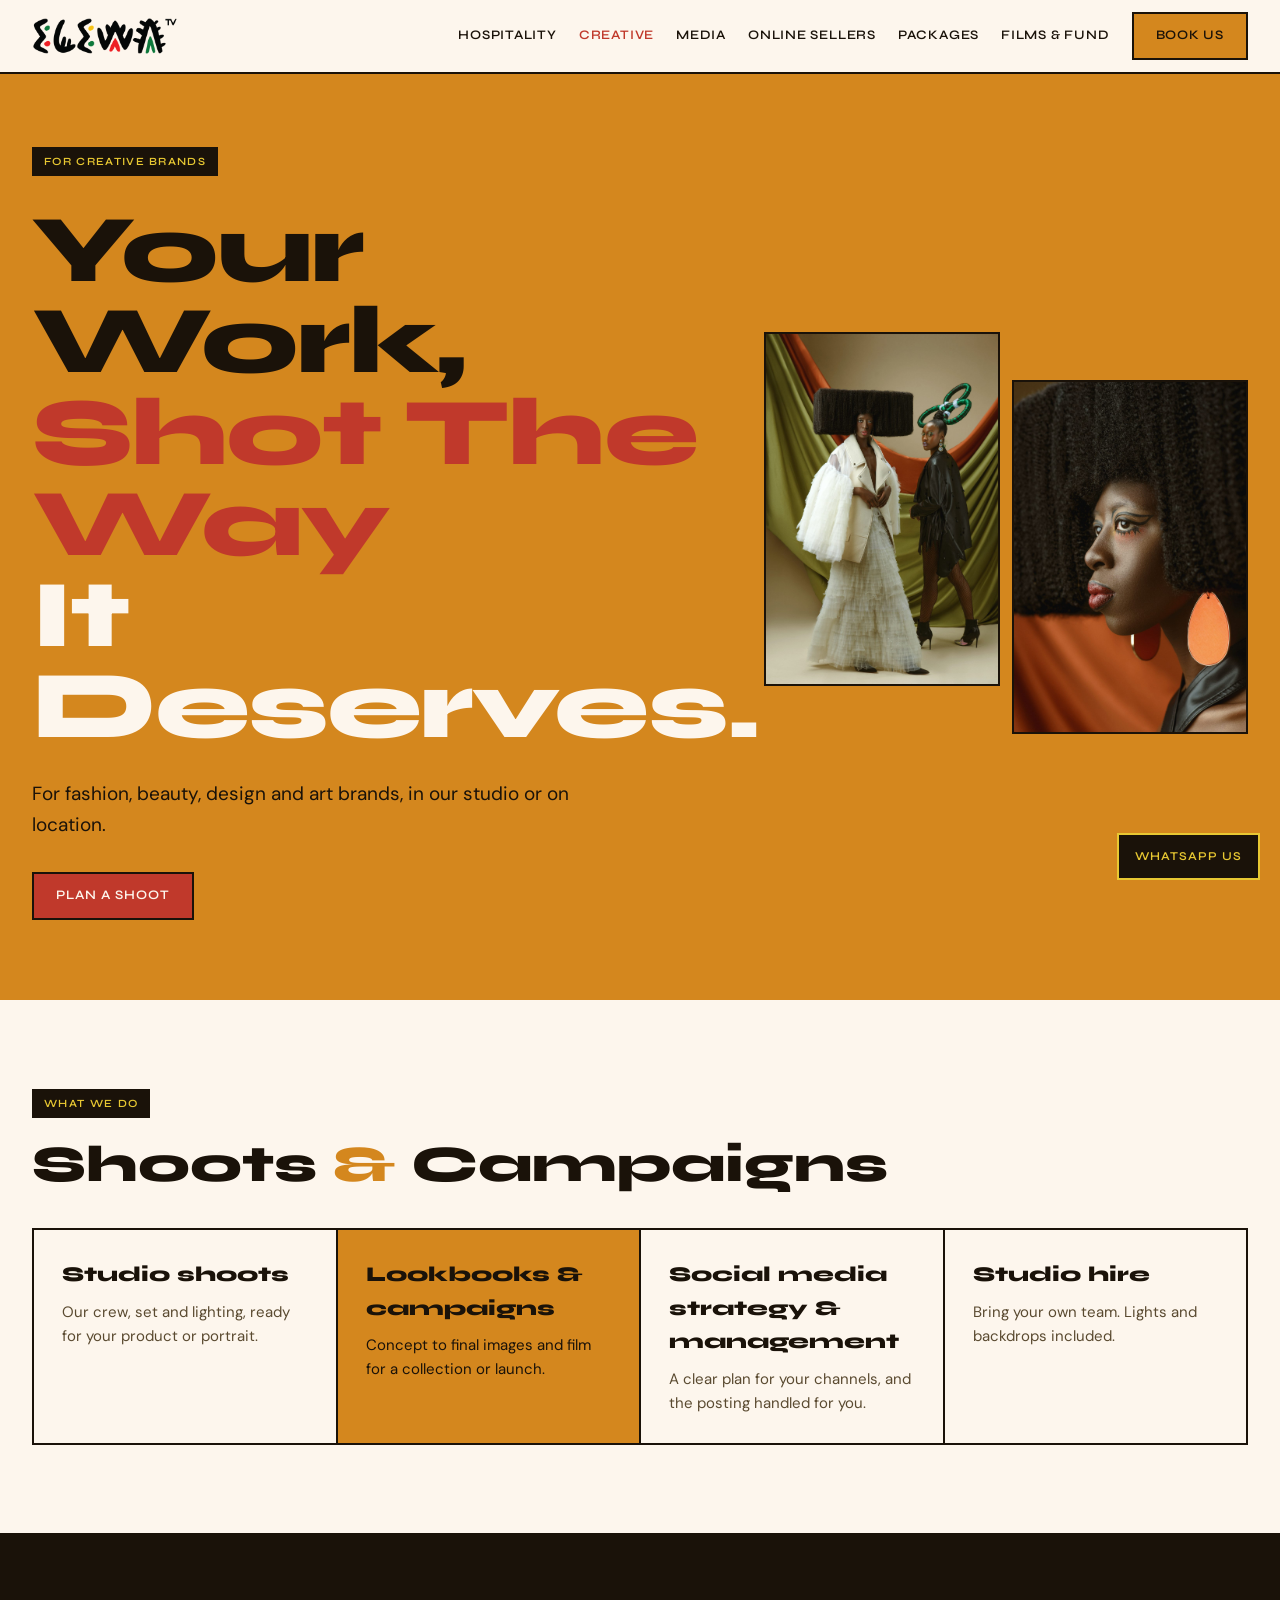
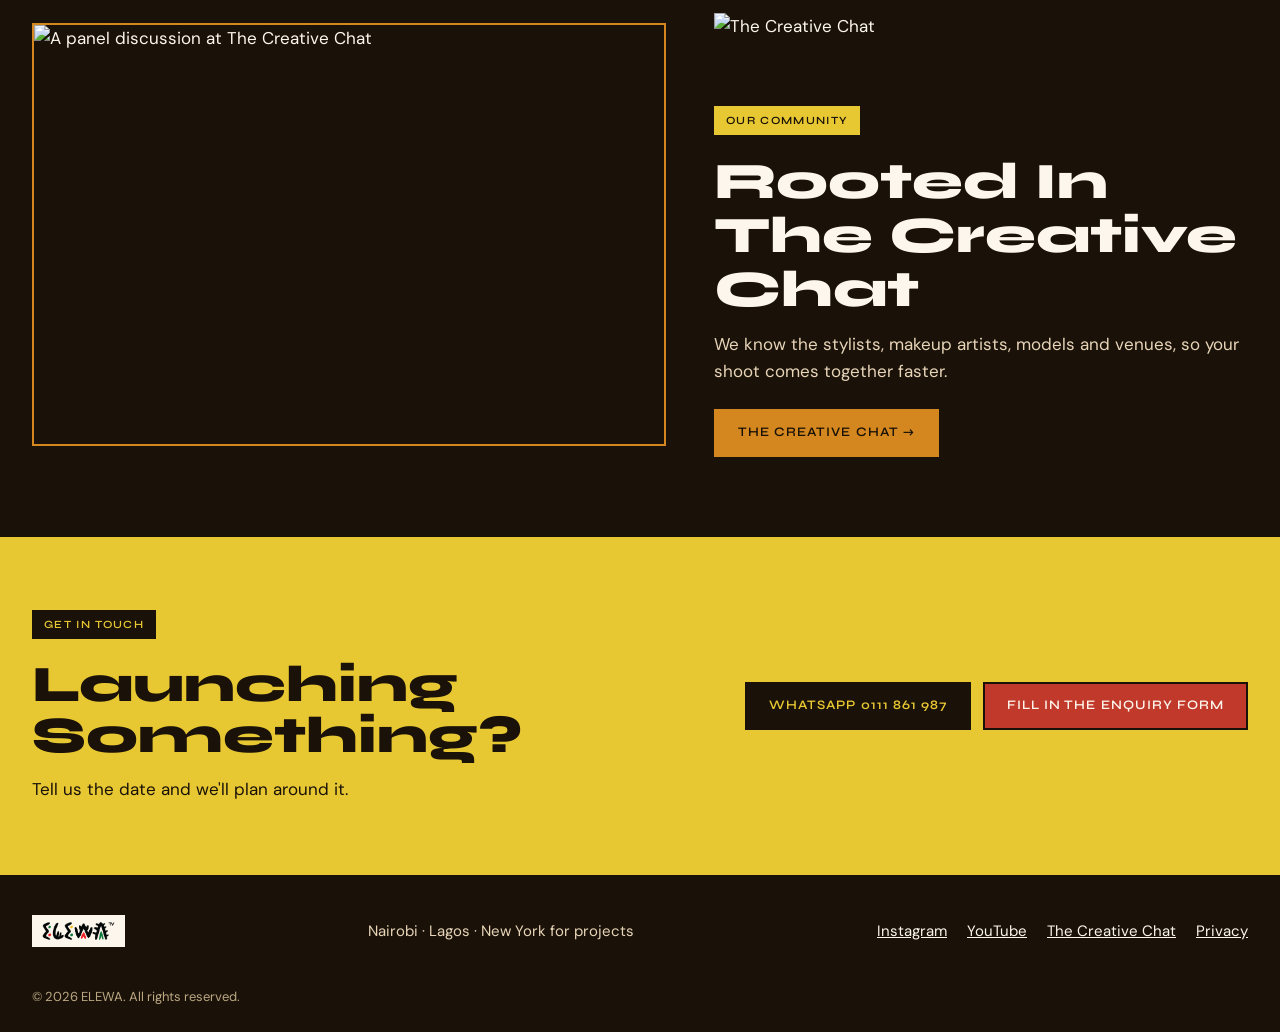
==== creative.html @ 562488b0 "Add files via upload" ====
<!DOCTYPE html>
<html lang="en">
<head>
<meta charset="UTF-8">
<meta name="viewport" content="width=device-width, initial-scale=1.0">
<title>Creative brands | ELEWA TV</title>
<meta name="description" content="Shoots, lookbooks, campaigns and social media for fashion, beauty, design and art brands. ELEWA TV, Nairobi.">
<link rel="icon" href="images/logo-elewatv.png">
<link rel="preconnect" href="https://fonts.googleapis.com">
<link rel="preconnect" href="https://fonts.gstatic.com" crossorigin>
<link href="https://fonts.googleapis.com/css2?family=Syne:wght@400;600;700;800&family=DM+Sans:ital,wght@0,300;0,400;0,500;1,300;1,400&display=swap" rel="stylesheet">
<link rel="stylesheet" href="styles.css">
</head>
<body>
<header class="site-header">
  <nav class="nav wrap" aria-label="Main">
    <a class="nav-logo" href="index.html"><img src="images/logo-elewatv.png" alt="ELEWA TV"></a>
    <button class="nav-toggle" id="navToggle" aria-label="Menu" aria-expanded="false" aria-controls="navLinks">☰</button>
    <div class="nav-links" id="navLinks">
      <a href="hospitality.html">Hospitality</a>
      <a href="creative.html" class="active" aria-current="page">Creative</a>
      <a href="media.html">Media</a>
      <a href="sellers.html">Online sellers</a>
      <a href="index.html#packages">Packages</a>
      <a href="index.html#fund">Films &amp; Fund</a>
      <a class="btn btn-amber" href="index.html#contact">Book us</a>
    </div>
  </nav>
</header>
<main>
<section class="hero">
  <div class="hero-inner wrap">
    <div class="hero-text">
      <span class="tag">For creative brands</span>
      <h1><span>Your Work,</span><span class="r">Shot The Way</span><span class="c">It Deserves.</span></h1>
      <p>For fashion, beauty, design and art brands, in our studio or on location.</p>
      <div class="hero-ctas"><a class="btn btn-red" href="index.html#contact">Plan a shoot</a></div>
    </div>
    <div class="hero-media">
      <img src="images/WebRes-AbbyHair-0021.jpg" alt="Two models in an editorial set">
      <img src="images/WebRes-AbbyHair-0289.jpg" alt="Profile portrait with orange earring">
    </div>
  </div>
</section>
<section class="section section-last" aria-labelledby="what-h">
  <div class="wrap">
    <span class="tag">What we do</span>
    <h2 id="what-h" class="h2" style="margin-bottom:36px">Shoots <span class="amp">&amp;</span> Campaigns</h2>
    <div class="tiles">
      <div><h3>Studio shoots</h3><p>Our crew, set and lighting, ready for your product or portrait.</p></div>
      <div class="hl"><h3>Lookbooks &amp; campaigns</h3><p>Concept to final images and film for a collection or launch.</p></div>
      <div><h3>Social media strategy &amp; management</h3><p>A clear plan for your channels, and the posting handled for you.</p></div>
      <div><h3>Studio hire</h3><p>Bring your own team. Lights and backdrops included.</p></div>
    </div>
  </div>
</section>
<section class="band" aria-labelledby="community-h">
  <div class="wrap" style="padding-top:80px;padding-bottom:80px;display:flex;flex-wrap:wrap;gap:48px;align-items:center">
    <img src="images/tcc-panel.jpg" alt="A panel discussion at The Creative Chat" style="flex:1 1 480px;min-width:0;aspect-ratio:3/2;object-fit:cover;border:2px solid var(--primary)">
    <div style="flex:1 1 380px;min-width:0">
      <img src="images/logo-thecreativechat.png" alt="The Creative Chat" style="height:72px;width:auto;margin-bottom:20px">
      <span class="tag tag-yellow">Our community</span>
      <h2 id="community-h" class="h2">Rooted In The Creative Chat</h2>
      <p style="margin:0 0 24px">We know the stylists, makeup artists, models and venues, so your shoot comes together faster.</p>
      <a class="btn btn-amber" style="border-color:var(--primary)" href="https://www.instagram.com/thecreativechat" target="_blank" rel="noopener noreferrer">The Creative Chat →</a>
    </div>
  </div>
</section>
<section id="contact" class="contact" aria-labelledby="contact-h">
  <div class="cta-inner wrap">
    <div style="flex:1 1 520px;min-width:0"><span class="tag">Get in touch</span><h2 id="contact-h" class="h2" style="line-height:1">Launching Something?</h2><p style="margin:0">Tell us the date and we'll plan around it.</p></div>
    <div style="display:flex;flex-wrap:wrap;gap:12px">
      <a class="btn btn-dark" href="https://wa.me/254111861987" target="_blank" rel="noopener noreferrer">WhatsApp 0111 861 987</a>
      <a class="btn btn-red" href="index.html#contact">Fill in the enquiry form</a>
    </div>
  </div>
</section>
</main>

<footer class="site-footer">
  <div class="footer-inner wrap">
    <img src="images/logo-elewatv.png" alt="ELEWA TV">
    <span>Nairobi · Lagos · New York for projects</span>
    <div class="footer-links">
      <a href="https://www.instagram.com/elewatv" target="_blank" rel="noopener noreferrer">Instagram</a>
      <a href="https://www.youtube.com/@elewatvofficial" target="_blank" rel="noopener noreferrer">YouTube</a>
      <a href="https://www.instagram.com/thecreativechat" target="_blank" rel="noopener noreferrer">The Creative Chat</a>
      <button type="button" data-open-privacy>Privacy</button>
    </div>
  </div>
  <p class="wrap" style="margin:0;padding-bottom:24px;font-size:13px;color:var(--tan)">© 2026 ELEWA. All rights reserved.</p>
</footer>

<a class="wa-float" href="https://wa.me/254111861987" target="_blank" rel="noopener noreferrer" aria-label="Chat with ELEWA TV on WhatsApp">WhatsApp us</a>

<a class="wa-float" href="https://wa.me/254111861987" target="_blank" rel="noopener noreferrer" aria-label="Chat with ELEWA TV on WhatsApp">WhatsApp us</a>

<div class="privacy-modal" id="privacyModal" role="dialog" aria-modal="true" aria-label="Privacy policy">
  <div class="privacy-box">
    <button class="close" aria-label="Close">×</button>
    <h3>Privacy Policy</h3>
    <h4>Information We Collect</h4>
    <p>We collect information you voluntarily provide when contacting us or submitting an enquiry, including your name, contact details, and project details. We do not sell or share your personal data with third parties.</p>
    <h4>How We Use Your Information</h4>
    <p>Your information is used solely to respond to your enquiry, process bookings, and send relevant updates about ELEWA TV projects and events. You may opt out at any time.</p>
    <h4>Data Storage</h4>
    <p>All data is stored securely. As a company operating in Kenya, Nigeria and the United States, we comply with applicable data protection laws, including Kenya's Data Protection Act 2019.</p>
    <h4>Cookies</h4>
    <p>This site may use cookies to improve your browsing experience. No personally identifiable information is stored in cookies.</p>
    <h4>Contact</h4>
    <p>For privacy questions, email Info@elewatv.com or message us on Instagram @elewatv.</p>
  </div>
</div>

<script src="main.js"></script>
</body>
</html>
---- styles.css ----
/* ELEWA TV — shared styles */
:root{
  --bg:#fdf6ed; --ink:#1a1209; --muted:#6b5a3e; --body:#5a4a30; --tan:#bba882; --sand:#e8d5b8;
  --primary:#d4871e; --primary-dark:#c45c2a; --red:#c0392b; --yellow:#e8c832; --green:#1a6b2e;
  --line:#3a2e1f;
}
*{box-sizing:border-box}
html{scroll-behavior:smooth}
body{margin:0;background:var(--bg);color:var(--ink);font-family:'DM Sans',sans-serif;font-size:17px;line-height:1.6}
img{max-width:100%;display:block}
a{color:var(--red)}a:hover{color:var(--ink)}
h1,h2,h3,h4{font-family:'Syne',sans-serif;font-weight:800;margin:0}
.wrap{max-width:1280px;margin:0 auto;padding-left:32px;padding-right:32px}
@media (max-width:600px){.wrap{padding-left:16px;padding-right:16px}}

/* Buttons, tags */
.btn{display:inline-block;font-family:'Syne',sans-serif;font-weight:600;font-size:13px;letter-spacing:.08em;text-transform:uppercase;text-decoration:none;padding:14px 22px;border:2px solid var(--ink);cursor:pointer;line-height:1.2;text-align:center}
.btn-red{background:var(--red);color:var(--bg)}.btn-red:hover{background:var(--ink);color:var(--yellow)}
.btn-dark{background:var(--ink);color:var(--yellow)}.btn-dark:hover{background:var(--red);color:var(--bg)}
.btn-amber{background:var(--primary);color:var(--ink)}.btn-amber:hover{background:var(--ink);color:var(--yellow)}
.btn-ghost{background:transparent;color:var(--ink)}.btn-ghost:hover{background:var(--ink);color:var(--yellow)}
.btn-light{background:var(--bg);color:var(--ink)}
.tag{display:inline-block;font-family:'Syne',sans-serif;font-weight:600;font-size:11px;letter-spacing:.12em;text-transform:uppercase;background:var(--ink);color:var(--yellow);padding:6px 12px}
.tag-yellow{background:var(--yellow);color:var(--ink)}
.h2{font-size:clamp(34px,4vw,56px);line-height:1.05;margin:20px 0 14px}
.amp{color:var(--primary)}
.lead{color:var(--muted);margin:0 0 36px;max-width:640px}
.section{padding:88px 0 0}
.section-last{padding-bottom:88px}

/* Header */
.site-header{position:sticky;top:0;z-index:100;background:var(--bg);border-bottom:2px solid var(--ink)}
.nav{display:flex;align-items:center;justify-content:space-between;gap:16px;padding-top:12px;padding-bottom:12px}
.nav-logo img{height:40px;width:auto}
.nav-links{display:flex;flex-wrap:wrap;align-items:center;gap:22px}
.nav-links a{font-family:'Syne',sans-serif;font-weight:600;font-size:13px;letter-spacing:.06em;text-transform:uppercase;color:var(--ink);text-decoration:none}
.nav-links a:hover,.nav-links a.active{color:var(--red)}
.nav-links a.btn{color:var(--ink)}
.nav-toggle{display:none;background:none;border:2px solid var(--ink);font-size:20px;width:44px;height:44px;cursor:pointer;color:var(--ink)}
@media (max-width:1020px){
  .nav-toggle{display:block}
  .nav-links{display:none;position:absolute;left:0;right:0;top:100%;background:var(--bg);border-bottom:2px solid var(--ink);flex-direction:column;align-items:flex-start;padding:16px 32px 24px;gap:16px}
  .nav-links.open{display:flex}
}

/* Ticker */
.ticker{background:var(--ink);color:var(--yellow);font-family:'Syne',sans-serif;font-weight:600;font-size:12px;letter-spacing:.14em;text-transform:uppercase;padding:12px 0;overflow:hidden;white-space:nowrap}
.ticker-track{display:inline-flex;gap:28px;padding-left:28px;animation:tick 40s linear infinite}
.ticker-track .star{color:var(--red)}
@keyframes tick{from{transform:translateX(0)}to{transform:translateX(-50%)}}
@media (prefers-reduced-motion:reduce){.ticker-track{animation:none}}

/* Hero */
.hero{background:var(--primary)}
.hero.dark{background:var(--ink);color:var(--bg)}
.hero-inner{display:flex;flex-wrap:wrap;gap:48px;align-items:center;padding-top:72px;padding-bottom:80px}
.hero-text{flex:1 1 560px;min-width:0}
.hero h1{margin-top:28px;font-size:clamp(48px,7.5vw,108px);line-height:.95;letter-spacing:-.02em}
.hero h1 span{display:block}
.hero h1 .r{color:var(--red)}.hero h1 .c{color:var(--bg)}.hero h1 .a{color:var(--primary)}.hero h1 .y{color:var(--yellow)}
.hero p{margin:28px 0 0;font-size:19px;max-width:560px}
.hero.dark p{color:var(--sand)}
.hero-ctas{margin-top:32px;display:flex;flex-wrap:wrap;gap:14px}
.hero-media{flex:1 1 360px;min-width:0;display:grid;grid-template-columns:repeat(2,minmax(0,1fr));gap:12px}
.hero-media img{width:100%;aspect-ratio:2/3;object-fit:cover;border:2px solid var(--ink)}
.hero-media img:nth-child(2){margin-top:48px}
.hero-single{flex:1 1 360px;min-width:0}
.placeholder{background:var(--sand);border:2px solid var(--ink);display:flex;align-items:center;justify-content:center;color:var(--muted);font-size:15px;text-align:center;padding:24px}

/* Bordered tile grid */
.tiles{display:grid;grid-template-columns:repeat(auto-fit,minmax(240px,1fr));border-top:2px solid var(--ink);border-left:2px solid var(--ink)}
.tiles > *{border-right:2px solid var(--ink);border-bottom:2px solid var(--ink);padding:28px}
.tiles h3{font-size:21px;margin-bottom:8px}
.tiles p{margin:0;font-size:15px;color:var(--body)}
.tiles .hl{background:var(--primary)}.tiles .hl p{color:var(--ink)}
.tiles a{color:var(--ink);text-decoration:none;display:block}
.tiles a:hover h3{color:var(--red)}

/* Services strip */
.services{display:grid;grid-template-columns:repeat(auto-fit,minmax(240px,1fr));gap:24px}
.services > div{border-top:4px solid var(--ink);padding-top:18px}
.services > div:nth-child(2){border-color:var(--red)}.services > div:nth-child(3){border-color:var(--primary)}.services > div:nth-child(4){border-color:var(--yellow)}
.services h3{font-size:21px;margin-bottom:8px}.services p{margin:0;font-size:15px;color:var(--body)}

/* Dark band */
.band{background:var(--ink);color:var(--bg)}
.band p{color:var(--sand)}

/* Videos */
.video-grid{display:grid;grid-template-columns:repeat(auto-fit,minmax(320px,1fr));gap:24px;text-align:left}
.video-card{display:block;width:100%;background:none;border:2px solid var(--primary);padding:0;cursor:pointer;color:var(--bg);text-align:left;font:inherit}
.video-thumb{position:relative;aspect-ratio:16/9;background:#000}
.video-thumb img{width:100%;height:100%;object-fit:cover}
.video-thumb .play{position:absolute;left:50%;top:50%;transform:translate(-50%,-50%);width:72px;height:72px;background:var(--red);display:flex;align-items:center;justify-content:center;color:var(--bg);font-size:26px}
.video-card .meta{padding:16px 18px}
.video-card .meta strong{font-family:'Syne',sans-serif;font-size:18px;display:block}
.video-card .meta span{font-size:14px;color:var(--sand)}
.video-modal{position:fixed;inset:0;background:rgba(14,10,5,.92);z-index:400;display:none;align-items:center;justify-content:center;padding:20px}
.video-modal.open{display:flex}
.video-box{width:100%;max-width:960px;position:relative}
.video-box .frame{position:relative;padding-top:56.25%;background:#000}
.video-box iframe{position:absolute;inset:0;width:100%;height:100%;border:0}
.video-close{position:absolute;top:-48px;right:0;background:none;border:2px solid var(--bg);color:var(--bg);width:40px;height:40px;font-size:20px;cursor:pointer}

/* Gallery strip */
.strip{border:2px solid var(--ink);background:var(--ink);padding:12px;display:grid;grid-template-columns:repeat(auto-fit,minmax(200px,1fr));gap:12px}
.strip img{width:100%;aspect-ratio:2/3;object-fit:cover}

/* Community */
.community-grid{display:grid;grid-template-columns:repeat(3,minmax(0,1fr));gap:12px;border:2px solid var(--ink);background:var(--ink);padding:12px}
.community-grid img{width:100%;height:100%;object-fit:cover;aspect-ratio:3/2}
.community-grid img.big{grid-column:span 2;grid-row:span 2;aspect-ratio:auto}
@media (max-width:700px){.community-grid{grid-template-columns:1fr}.community-grid img.big{grid-column:auto;grid-row:auto;aspect-ratio:3/2}}
.head-row{display:flex;flex-wrap:wrap;gap:24px;align-items:flex-end;justify-content:space-between;margin-bottom:32px}

/* Partners */
.partners{display:grid;grid-template-columns:repeat(auto-fit,minmax(260px,1fr));border-top:2px solid var(--ink);border-left:2px solid var(--ink)}
.partner{border-right:2px solid var(--ink);border-bottom:2px solid var(--ink);padding:24px;display:flex;flex-direction:column;gap:10px}
.partner .logo{height:110px;background:#fff;border:1px solid var(--sand);display:flex;align-items:center;justify-content:center;padding:10px}
.partner .logo.black{background:#000;border-color:#000}
.partner .logo.ink{background:var(--ink);border-color:var(--ink);font-family:'Syne',sans-serif;font-weight:800;font-size:44px;color:var(--bg)}
.partner .logo img{max-width:100%;max-height:100%;object-fit:contain}
.partner h3{font-size:20px;margin-top:6px}
.partner .role{margin:0;font-family:'Syne',sans-serif;font-weight:600;font-size:11px;letter-spacing:.12em;text-transform:uppercase;color:var(--red)}
.partner .role.green{color:var(--green)}
.partner p{margin:0;font-size:15px;color:var(--body)}
.partner-filters{display:flex;justify-content:center;gap:10px;margin-bottom:24px;flex-wrap:wrap}
.partner-filters button{font-family:'Syne',sans-serif;font-weight:600;font-size:12px;letter-spacing:.1em;text-transform:uppercase;border:2px solid var(--ink);background:transparent;padding:10px 18px;cursor:pointer;color:var(--ink)}
.partner-filters button.on{background:var(--ink);color:var(--yellow)}

/* Packages */
.packages{display:grid;grid-template-columns:repeat(auto-fit,minmax(280px,1fr));border-top:2px solid var(--ink);border-left:2px solid var(--ink)}
.package{border-right:2px solid var(--ink);border-bottom:2px solid var(--ink);padding:32px;display:flex;flex-direction:column;gap:14px}
.package h3{font-size:26px}
.package ul{margin:0;padding-left:20px;color:var(--body)}
.package.hl{background:var(--primary)}.package.hl ul{color:var(--ink)}
.package .btn{align-self:flex-start;margin-top:auto}
.small-note{margin:20px 0 0;font-size:15px;color:var(--muted)}

/* Films band */
.films-band{background:var(--red);color:var(--bg);border:2px solid var(--ink);padding:56px;display:flex;flex-wrap:wrap;gap:24px;align-items:center;justify-content:space-between}
.films-band h2 .y{color:var(--yellow)}
@media (max-width:600px){.films-band{padding:32px 20px}}

/* Fund */
.fund{display:flex;flex-wrap:wrap;border-top:2px solid var(--ink);border-bottom:2px solid var(--ink)}
.fund-left{flex:1 1 480px;min-width:0;background:var(--red);color:var(--bg);padding:72px 48px}
.fund-left h2 .y{color:var(--yellow)}
.fund-right{flex:1 1 480px;min-width:0;padding:72px 48px}
@media (max-width:600px){.fund-left,.fund-right{padding:48px 20px}}

/* Forms */
.form{display:grid;grid-template-columns:repeat(2,minmax(0,1fr));gap:14px}
.form .full{grid-column:1/-1}
.form label{display:flex;flex-direction:column;gap:6px;font-family:'Syne',sans-serif;font-weight:600;font-size:12px;letter-spacing:.08em;text-transform:uppercase}
.form input,.form select,.form textarea{font:16px 'DM Sans',sans-serif;padding:12px;border:2px solid var(--ink);background:var(--bg);color:var(--ink);text-transform:none;letter-spacing:0}
.form button{grid-column:1/-1;justify-self:start}
.form-success{display:none;border:2px solid var(--ink);background:var(--bg);padding:20px;font-weight:500}
@media (max-width:600px){.form{grid-template-columns:1fr}}

/* Contact */
.contact{background:var(--yellow)}
.contact-inner{display:flex;flex-wrap:wrap;gap:48px;padding-top:80px;padding-bottom:80px}
.contact-inner > div{flex:1 1 380px;min-width:0}
.contact-inner form{flex:1 1 520px;min-width:0}
.cta-inner{display:flex;flex-wrap:wrap;gap:24px;align-items:center;justify-content:space-between;padding-top:72px;padding-bottom:72px}

/* FAQ + Find us */
.faq-band{background:var(--ink);color:var(--bg);border-bottom:1px solid var(--line)}
.faq-inner{display:flex;flex-wrap:wrap;gap:56px;padding-top:80px;padding-bottom:80px}
.faq-inner > div:first-child{flex:1 1 560px;min-width:0}
.faq-inner > div:last-child{flex:1 1 360px;min-width:0;display:flex;flex-direction:column;gap:14px}
.faq-band h2{font-size:clamp(28px,3vw,40px);line-height:1.1;margin-bottom:24px}
.faq-band details{border-top:1px solid var(--line);padding:18px 0}
.faq-band details:last-of-type{border-bottom:1px solid var(--line)}
.faq-band summary{font-family:'Syne',sans-serif;font-weight:700;cursor:pointer}
.faq-band details p{margin:12px 0 0;color:var(--sand)}
.loc{border:2px solid var(--primary);padding:20px}
.loc.dim{border-color:var(--line)}
.loc strong{font-family:'Syne',sans-serif;font-size:20px;display:block}
.loc span{font-family:'Syne',sans-serif;font-weight:600;font-size:11px;letter-spacing:.12em;text-transform:uppercase;color:var(--primary)}
.loc.dim span{color:var(--tan)}
.follow-title{margin:18px 0 4px;font-family:'Syne',sans-serif;font-weight:600;font-size:12px;letter-spacing:.12em;text-transform:uppercase;color:var(--yellow)}
.faq-band a{color:var(--bg)}

/* Footer */
.site-footer{background:var(--ink);color:var(--sand);font-size:15px}
.footer-inner{display:flex;flex-wrap:wrap;justify-content:space-between;align-items:center;gap:20px;padding-top:40px;padding-bottom:40px}
.footer-inner img{height:32px;width:auto;background:var(--bg);padding:6px 10px}
.footer-inner a,.footer-inner button{color:var(--bg)}
.footer-links{display:flex;flex-wrap:wrap;gap:20px;align-items:center}
.footer-links button{background:none;border:0;font:inherit;cursor:pointer;text-decoration:underline;padding:0}

/* Privacy modal */
.privacy-modal{position:fixed;inset:0;background:rgba(14,10,5,.92);z-index:400;display:none;align-items:center;justify-content:center;padding:20px}
.privacy-modal.open{display:flex}
.privacy-box{background:var(--ink);width:100%;max-width:600px;max-height:80vh;overflow-y:auto;padding:40px;position:relative;border:2px solid #2a1f14;color:var(--bg)}
.privacy-box .close{position:absolute;top:16px;right:20px;background:none;border:none;font-size:22px;color:var(--bg);cursor:pointer}
.privacy-box h3{font-size:24px;margin:0 0 20px}
.privacy-box h4{font-size:14px;color:var(--primary);margin-bottom:6px}
.privacy-box p{font-size:14px;color:#aaa;line-height:1.7;margin:0 0 20px}

/* Floating WhatsApp */
.wa-float{position:fixed;right:20px;bottom:20px;z-index:300;background:#1a1209;color:var(--yellow);border:2px solid var(--yellow);font-family:'Syne',sans-serif;font-weight:600;font-size:12px;letter-spacing:.08em;text-transform:uppercase;text-decoration:none;padding:12px 16px}
.wa-float:hover{background:var(--red);color:var(--bg)}
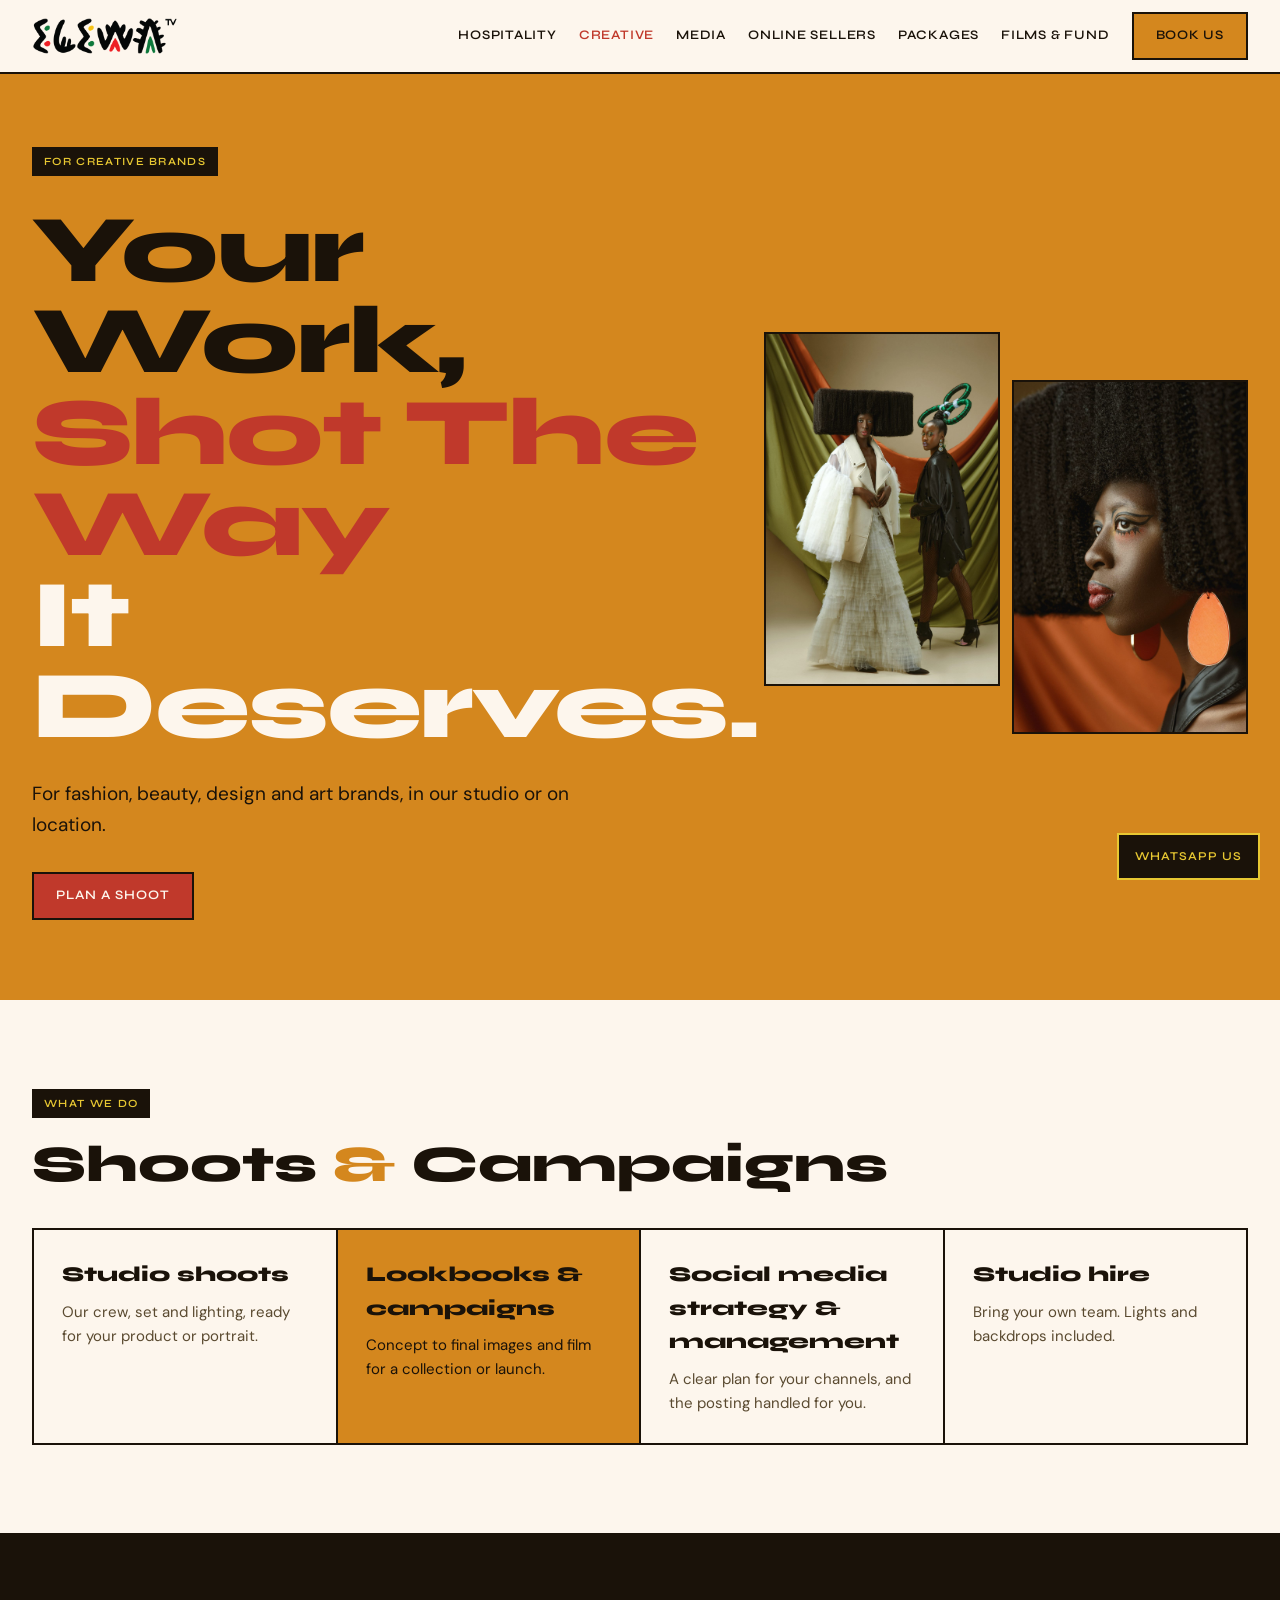
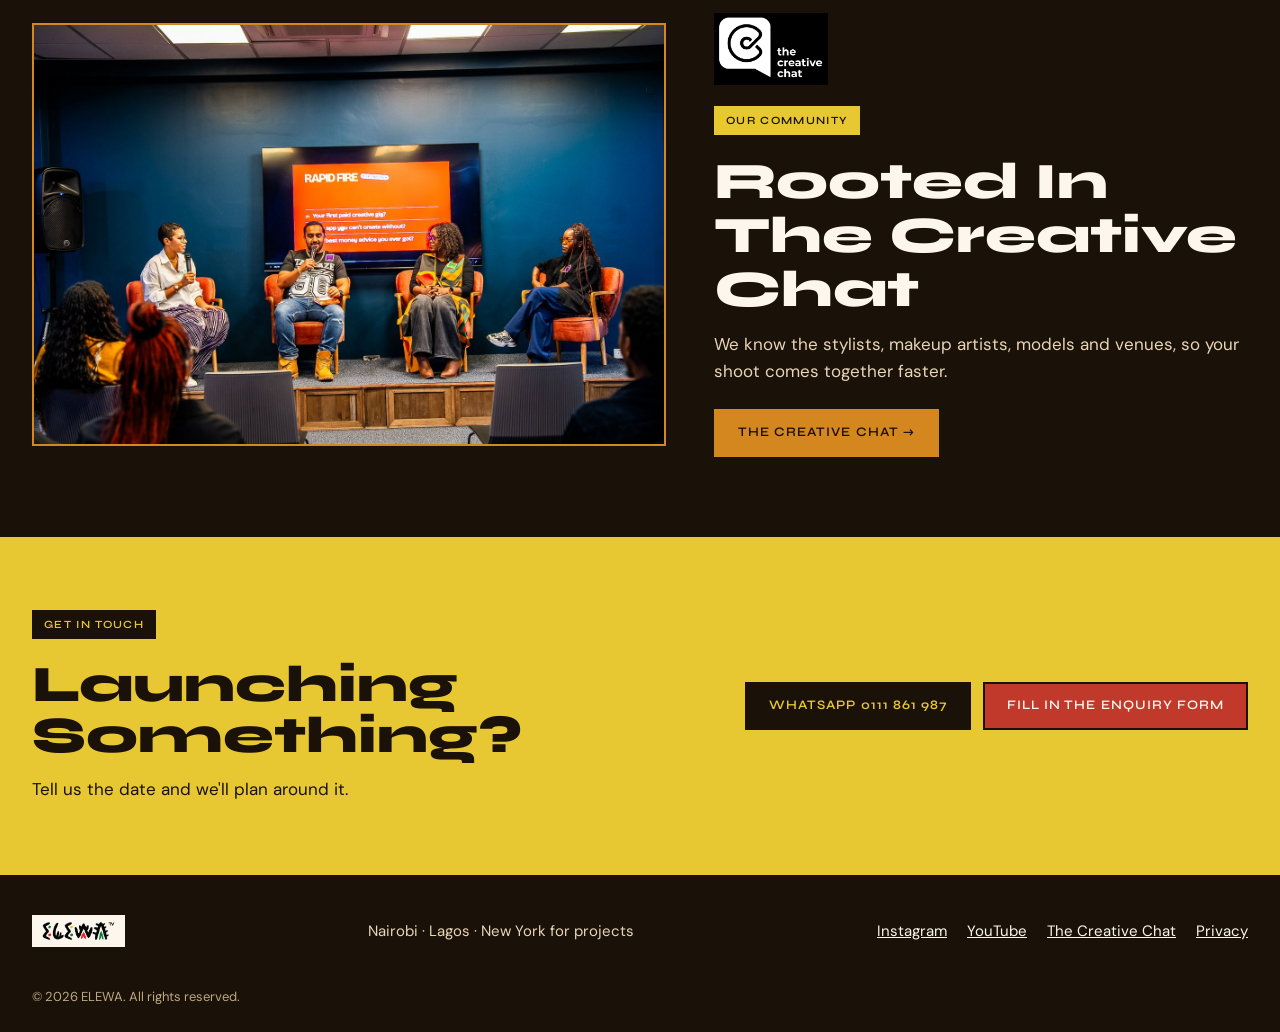
==== commit fa0c4288: "Install Google Tag Manager on all five pages Add the GTM script once in <head> and the noscript fall" ====
--- a/creative.html
+++ b/creative.html
@@ -1,6 +1,13 @@
 <!DOCTYPE html>
 <html lang="en">
 <head>
+<!-- Google Tag Manager -->
+<script>(function(w,d,s,l,i){w[l]=w[l]||[];w[l].push({'gtm.start':
+new Date().getTime(),event:'gtm.js'});var f=d.getElementsByTagName(s)[0],
+j=d.createElement(s),dl=l!='dataLayer'?'&l='+l:'';j.async=true;j.src=
+'https://www.googletagmanager.com/gtm.js?id='+i+dl;f.parentNode.insertBefore(j,f);
+})(window,document,'script','GTM-TGDT5X8K');</script>
+<!-- End Google Tag Manager -->
 <meta charset="UTF-8">
 <meta name="viewport" content="width=device-width, initial-scale=1.0">
 <title>Creative brands | ELEWA TV</title>
@@ -12,6 +19,10 @@
 <link rel="stylesheet" href="styles.css">
 </head>
 <body>
+<!-- Google Tag Manager (noscript) -->
+<noscript><iframe src="https://www.googletagmanager.com/ns.html?id=GTM-TGDT5X8K"
+height="0" width="0" style="display:none;visibility:hidden"></iframe></noscript>
+<!-- End Google Tag Manager (noscript) -->
 <header class="site-header">
   <nav class="nav wrap" aria-label="Main">
     <a class="nav-logo" href="index.html"><img src="images/logo-elewatv.png" alt="ELEWA TV"></a>
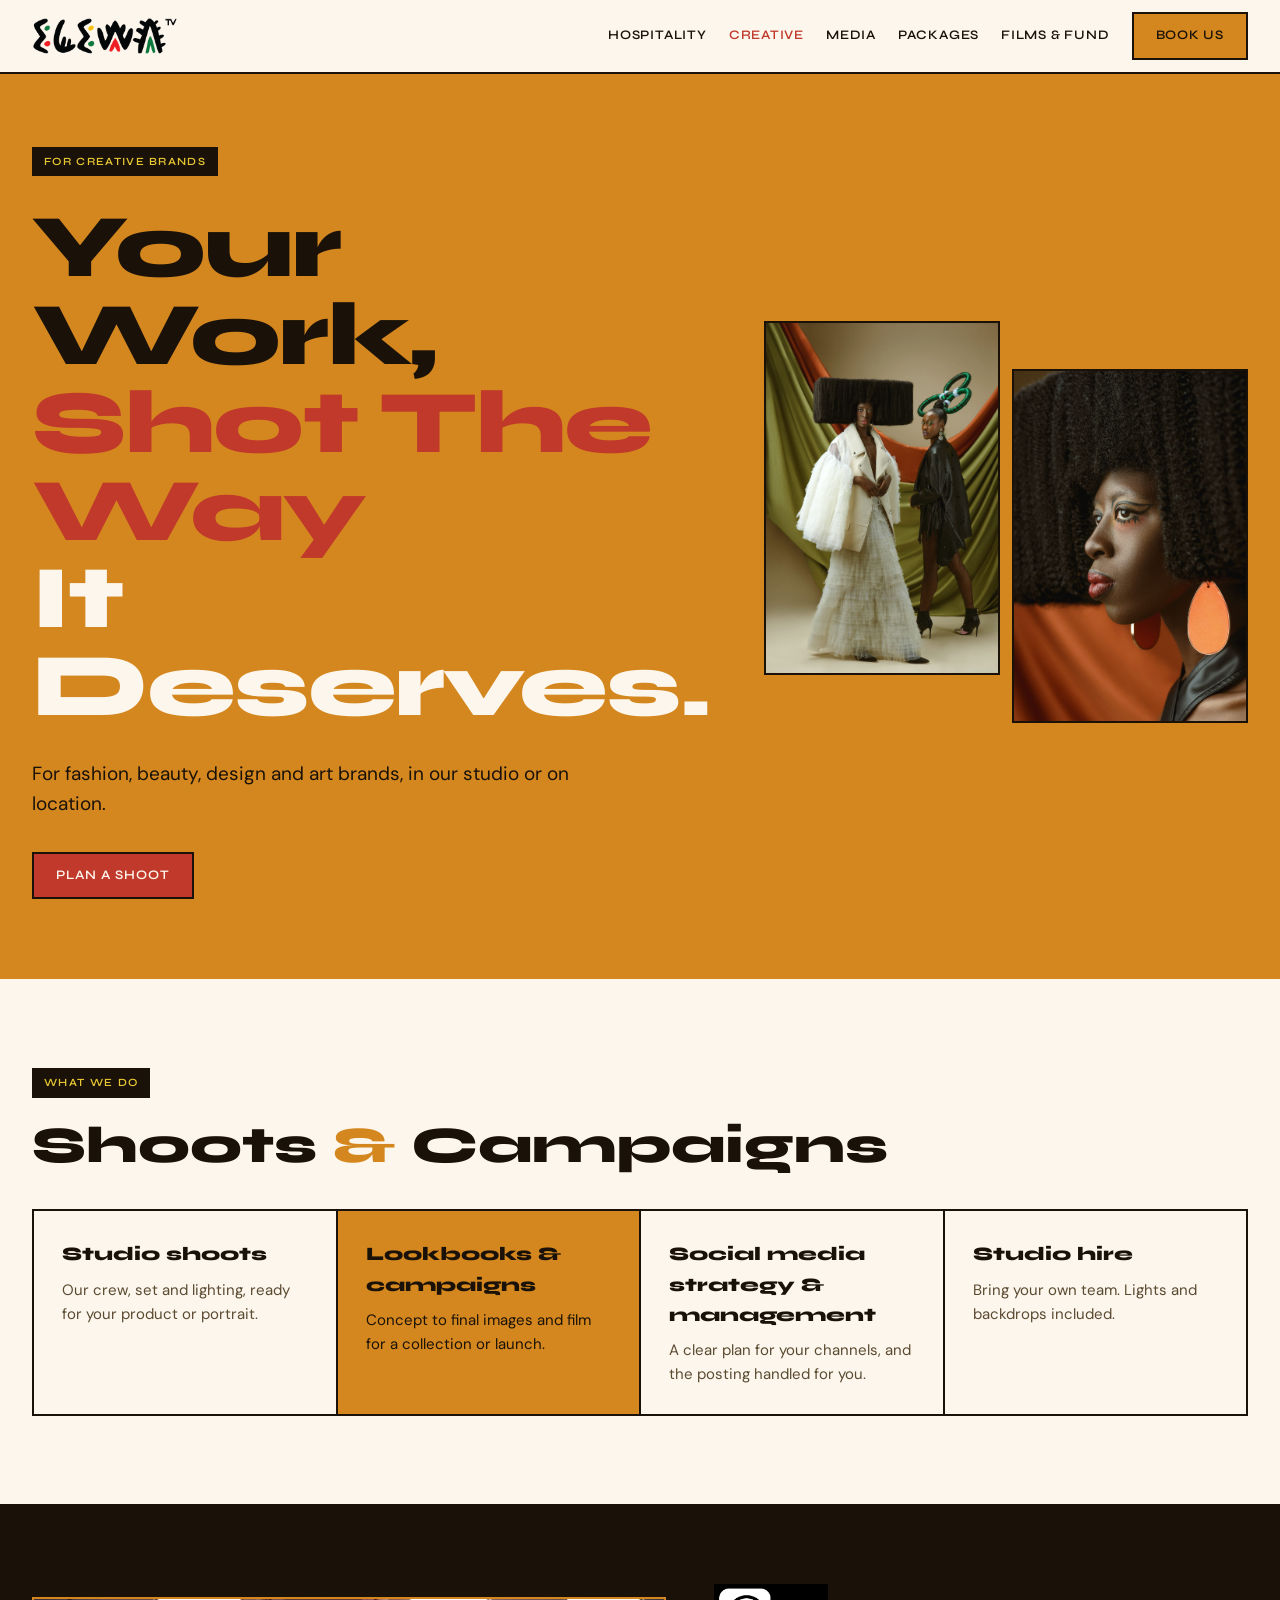
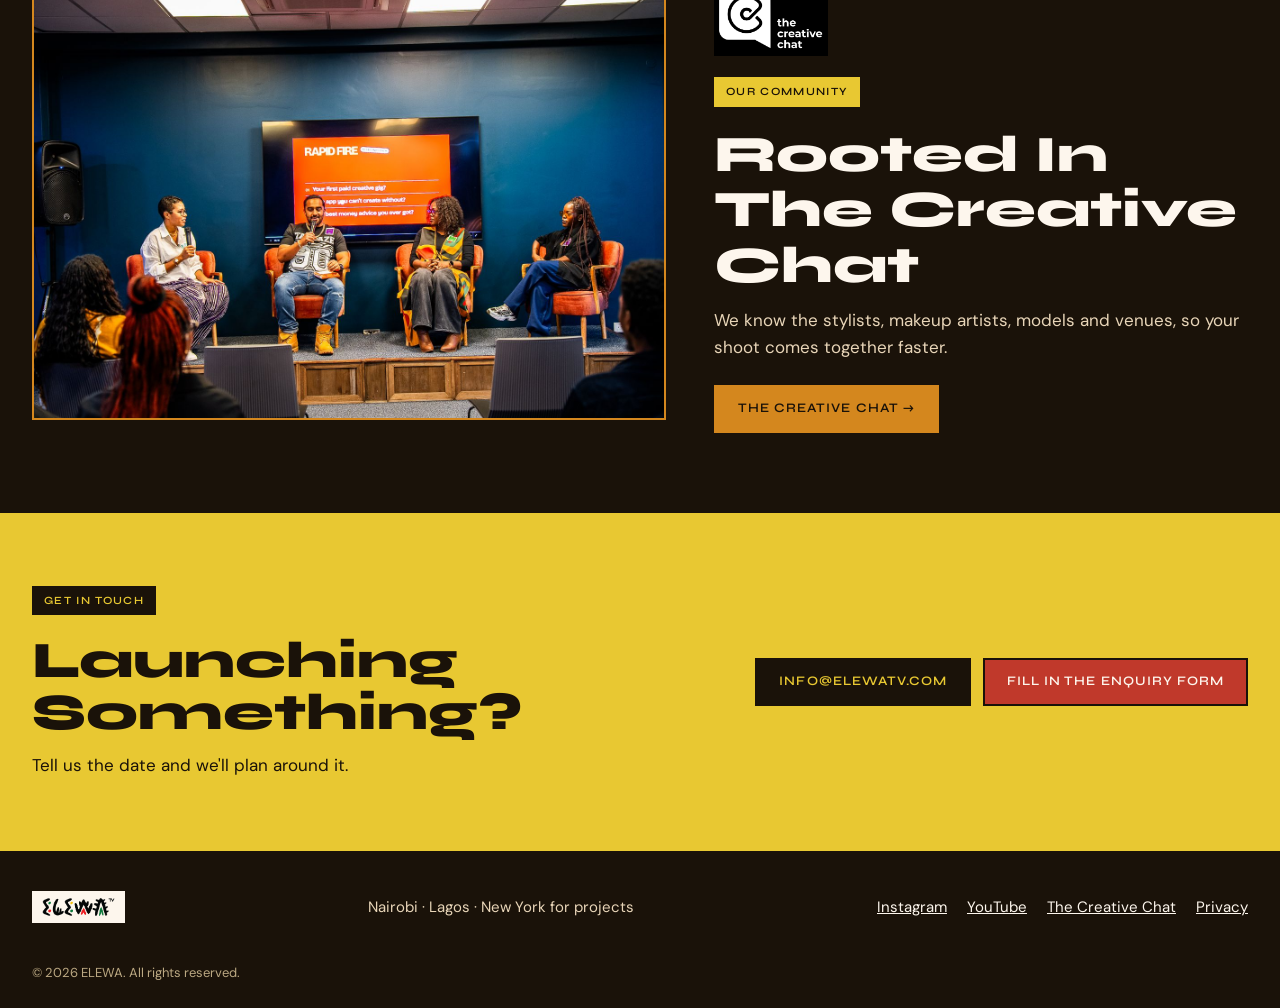
==== commit 61d14a66: "Remove WhatsApp and online sellers, stronger copy protection, layout fixes - Remove the WhatsApp num" ====
--- a/creative.html
+++ b/creative.html
@@ -31,7 +31,6 @@
       <a href="hospitality.html">Hospitality</a>
       <a href="creative.html" class="active" aria-current="page">Creative</a>
       <a href="media.html">Media</a>
-      <a href="sellers.html">Online sellers</a>
       <a href="index.html#packages">Packages</a>
       <a href="index.html#fund">Films &amp; Fund</a>
       <a class="btn btn-amber" href="index.html#contact">Book us</a>
@@ -81,7 +80,7 @@
   <div class="cta-inner wrap">
     <div style="flex:1 1 520px;min-width:0"><span class="tag">Get in touch</span><h2 id="contact-h" class="h2" style="line-height:1">Launching Something?</h2><p style="margin:0">Tell us the date and we'll plan around it.</p></div>
     <div style="display:flex;flex-wrap:wrap;gap:12px">
-      <a class="btn btn-dark" href="https://wa.me/254111861987" target="_blank" rel="noopener noreferrer">WhatsApp 0111 861 987</a>
+      <a class="btn btn-dark" href="mailto:Info@elewatv.com">Info@elewatv.com</a>
       <a class="btn btn-red" href="index.html#contact">Fill in the enquiry form</a>
     </div>
   </div>
@@ -102,9 +101,7 @@
   <p class="wrap" style="margin:0;padding-bottom:24px;font-size:13px;color:var(--tan)">© 2026 ELEWA. All rights reserved.</p>
 </footer>
 
-<a class="wa-float" href="https://wa.me/254111861987" target="_blank" rel="noopener noreferrer" aria-label="Chat with ELEWA TV on WhatsApp">WhatsApp us</a>
 
-<a class="wa-float" href="https://wa.me/254111861987" target="_blank" rel="noopener noreferrer" aria-label="Chat with ELEWA TV on WhatsApp">WhatsApp us</a>
 
 <div class="privacy-modal" id="privacyModal" role="dialog" aria-modal="true" aria-label="Privacy policy">
   <div class="privacy-box">
--- a/styles.css
+++ b/styles.css
@@ -6,7 +6,10 @@
 }
 *{box-sizing:border-box}
 html{scroll-behavior:smooth}
-body{margin:0;background:var(--bg);color:var(--ink);font-family:'DM Sans',sans-serif;font-size:17px;line-height:1.6}
+body{margin:0;background:var(--bg);color:var(--ink);font-family:'DM Sans',sans-serif;font-size:17px;line-height:1.6;-webkit-user-select:none;user-select:none;-webkit-touch-callout:none}
+input,textarea,select{-webkit-user-select:text;user-select:text}
+img{-webkit-user-drag:none;-webkit-touch-callout:none}
+@media print{body{display:none!important}}
 img{max-width:100%;display:block}
 a{color:var(--red)}a:hover{color:var(--ink)}
 h1,h2,h3,h4{font-family:'Syne',sans-serif;font-weight:800;margin:0}
@@ -22,7 +25,7 @@
 .btn-light{background:var(--bg);color:var(--ink)}
 .tag{display:inline-block;font-family:'Syne',sans-serif;font-weight:600;font-size:11px;letter-spacing:.12em;text-transform:uppercase;background:var(--ink);color:var(--yellow);padding:6px 12px}
 .tag-yellow{background:var(--yellow);color:var(--ink)}
-.h2{font-size:clamp(34px,4vw,56px);line-height:1.05;margin:20px 0 14px}
+.h2{font-size:clamp(28px,4vw,52px);line-height:1.08;margin:20px 0 14px;overflow-wrap:break-word}
 .amp{color:var(--primary)}
 .lead{color:var(--muted);margin:0 0 36px;max-width:640px}
 .section{padding:88px 0 0}
@@ -55,7 +58,7 @@
 .hero.dark{background:var(--ink);color:var(--bg)}
 .hero-inner{display:flex;flex-wrap:wrap;gap:48px;align-items:center;padding-top:72px;padding-bottom:80px}
 .hero-text{flex:1 1 560px;min-width:0}
-.hero h1{margin-top:28px;font-size:clamp(48px,7.5vw,108px);line-height:.95;letter-spacing:-.02em}
+.hero h1{margin-top:28px;font-size:clamp(38px,7vw,104px);line-height:.98;letter-spacing:-.02em;overflow-wrap:anywhere}
 .hero h1 span{display:block}
 .hero h1 .r{color:var(--red)}.hero h1 .c{color:var(--bg)}.hero h1 .a{color:var(--primary)}.hero h1 .y{color:var(--yellow)}
 .hero p{margin:28px 0 0;font-size:19px;max-width:560px}
@@ -68,19 +71,24 @@
 .placeholder{background:var(--sand);border:2px solid var(--ink);display:flex;align-items:center;justify-content:center;color:var(--muted);font-size:15px;text-align:center;padding:24px}
 
 /* Bordered tile grid */
-.tiles{display:grid;grid-template-columns:repeat(auto-fit,minmax(240px,1fr));border-top:2px solid var(--ink);border-left:2px solid var(--ink)}
+.tiles{display:grid;grid-template-columns:repeat(4,minmax(0,1fr));border-top:2px solid var(--ink);border-left:2px solid var(--ink)}
 .tiles > *{border-right:2px solid var(--ink);border-bottom:2px solid var(--ink);padding:28px}
-.tiles h3{font-size:21px;margin-bottom:8px}
+.tiles h3{font-size:19px;margin-bottom:8px}
+.tiles.three{grid-template-columns:repeat(3,minmax(0,1fr))}
+@media (max-width:1020px){.tiles,.tiles.three{grid-template-columns:repeat(2,minmax(0,1fr))}}
+@media (max-width:600px){.tiles,.tiles.three{grid-template-columns:1fr}}
 .tiles p{margin:0;font-size:15px;color:var(--body)}
 .tiles .hl{background:var(--primary)}.tiles .hl p{color:var(--ink)}
 .tiles a{color:var(--ink);text-decoration:none;display:block}
 .tiles a:hover h3{color:var(--red)}
 
 /* Services strip */
-.services{display:grid;grid-template-columns:repeat(auto-fit,minmax(240px,1fr));gap:24px}
+.services{display:grid;grid-template-columns:repeat(4,minmax(0,1fr));gap:24px}
+@media (max-width:1020px){.services{grid-template-columns:repeat(2,minmax(0,1fr))}}
+@media (max-width:600px){.services{grid-template-columns:1fr}}
 .services > div{border-top:4px solid var(--ink);padding-top:18px}
 .services > div:nth-child(2){border-color:var(--red)}.services > div:nth-child(3){border-color:var(--primary)}.services > div:nth-child(4){border-color:var(--yellow)}
-.services h3{font-size:21px;margin-bottom:8px}.services p{margin:0;font-size:15px;color:var(--body)}
+.services h3{font-size:19px;margin-bottom:8px}.services p{margin:0;font-size:15px;color:var(--body)}
 
 /* Dark band */
 .band{background:var(--ink);color:var(--bg)}
@@ -114,13 +122,15 @@
 .head-row{display:flex;flex-wrap:wrap;gap:24px;align-items:flex-end;justify-content:space-between;margin-bottom:32px}
 
 /* Partners */
-.partners{display:grid;grid-template-columns:repeat(auto-fit,minmax(260px,1fr));border-top:2px solid var(--ink);border-left:2px solid var(--ink)}
+.partners{display:grid;grid-template-columns:repeat(4,minmax(0,1fr));border-top:2px solid var(--ink);border-left:2px solid var(--ink)}
 .partner{border-right:2px solid var(--ink);border-bottom:2px solid var(--ink);padding:24px;display:flex;flex-direction:column;gap:10px}
 .partner .logo{height:110px;background:#fff;border:1px solid var(--sand);display:flex;align-items:center;justify-content:center;padding:10px}
 .partner .logo.black{background:#000;border-color:#000}
 .partner .logo.ink{background:var(--ink);border-color:var(--ink);font-family:'Syne',sans-serif;font-weight:800;font-size:44px;color:var(--bg)}
 .partner .logo img{max-width:100%;max-height:100%;object-fit:contain}
-.partner h3{font-size:20px;margin-top:6px}
+.partner h3{font-size:18px;margin-top:6px}
+@media (max-width:1020px){.partners{grid-template-columns:repeat(2,minmax(0,1fr))}}
+@media (max-width:600px){.partners{grid-template-columns:1fr}}
 .partner .role{margin:0;font-family:'Syne',sans-serif;font-weight:600;font-size:11px;letter-spacing:.12em;text-transform:uppercase;color:var(--red)}
 .partner .role.green{color:var(--green)}
 .partner p{margin:0;font-size:15px;color:var(--body)}
@@ -129,9 +139,10 @@
 .partner-filters button.on{background:var(--ink);color:var(--yellow)}
 
 /* Packages */
-.packages{display:grid;grid-template-columns:repeat(auto-fit,minmax(280px,1fr));border-top:2px solid var(--ink);border-left:2px solid var(--ink)}
+.packages{display:grid;grid-template-columns:repeat(3,minmax(0,1fr));border-top:2px solid var(--ink);border-left:2px solid var(--ink)}
+@media (max-width:900px){.packages{grid-template-columns:1fr}}
 .package{border-right:2px solid var(--ink);border-bottom:2px solid var(--ink);padding:32px;display:flex;flex-direction:column;gap:14px}
-.package h3{font-size:26px}
+.package h3{font-size:24px}
 .package ul{margin:0;padding-left:20px;color:var(--body)}
 .package.hl{background:var(--primary)}.package.hl ul{color:var(--ink)}
 .package .btn{align-self:flex-start;margin-top:auto}
@@ -199,7 +210,3 @@
 .privacy-box h3{font-size:24px;margin:0 0 20px}
 .privacy-box h4{font-size:14px;color:var(--primary);margin-bottom:6px}
 .privacy-box p{font-size:14px;color:#aaa;line-height:1.7;margin:0 0 20px}
-
-/* Floating WhatsApp */
-.wa-float{position:fixed;right:20px;bottom:20px;z-index:300;background:#1a1209;color:var(--yellow);border:2px solid var(--yellow);font-family:'Syne',sans-serif;font-weight:600;font-size:12px;letter-spacing:.08em;text-transform:uppercase;text-decoration:none;padding:12px 16px}
-.wa-float:hover{background:var(--red);color:var(--bg)}
